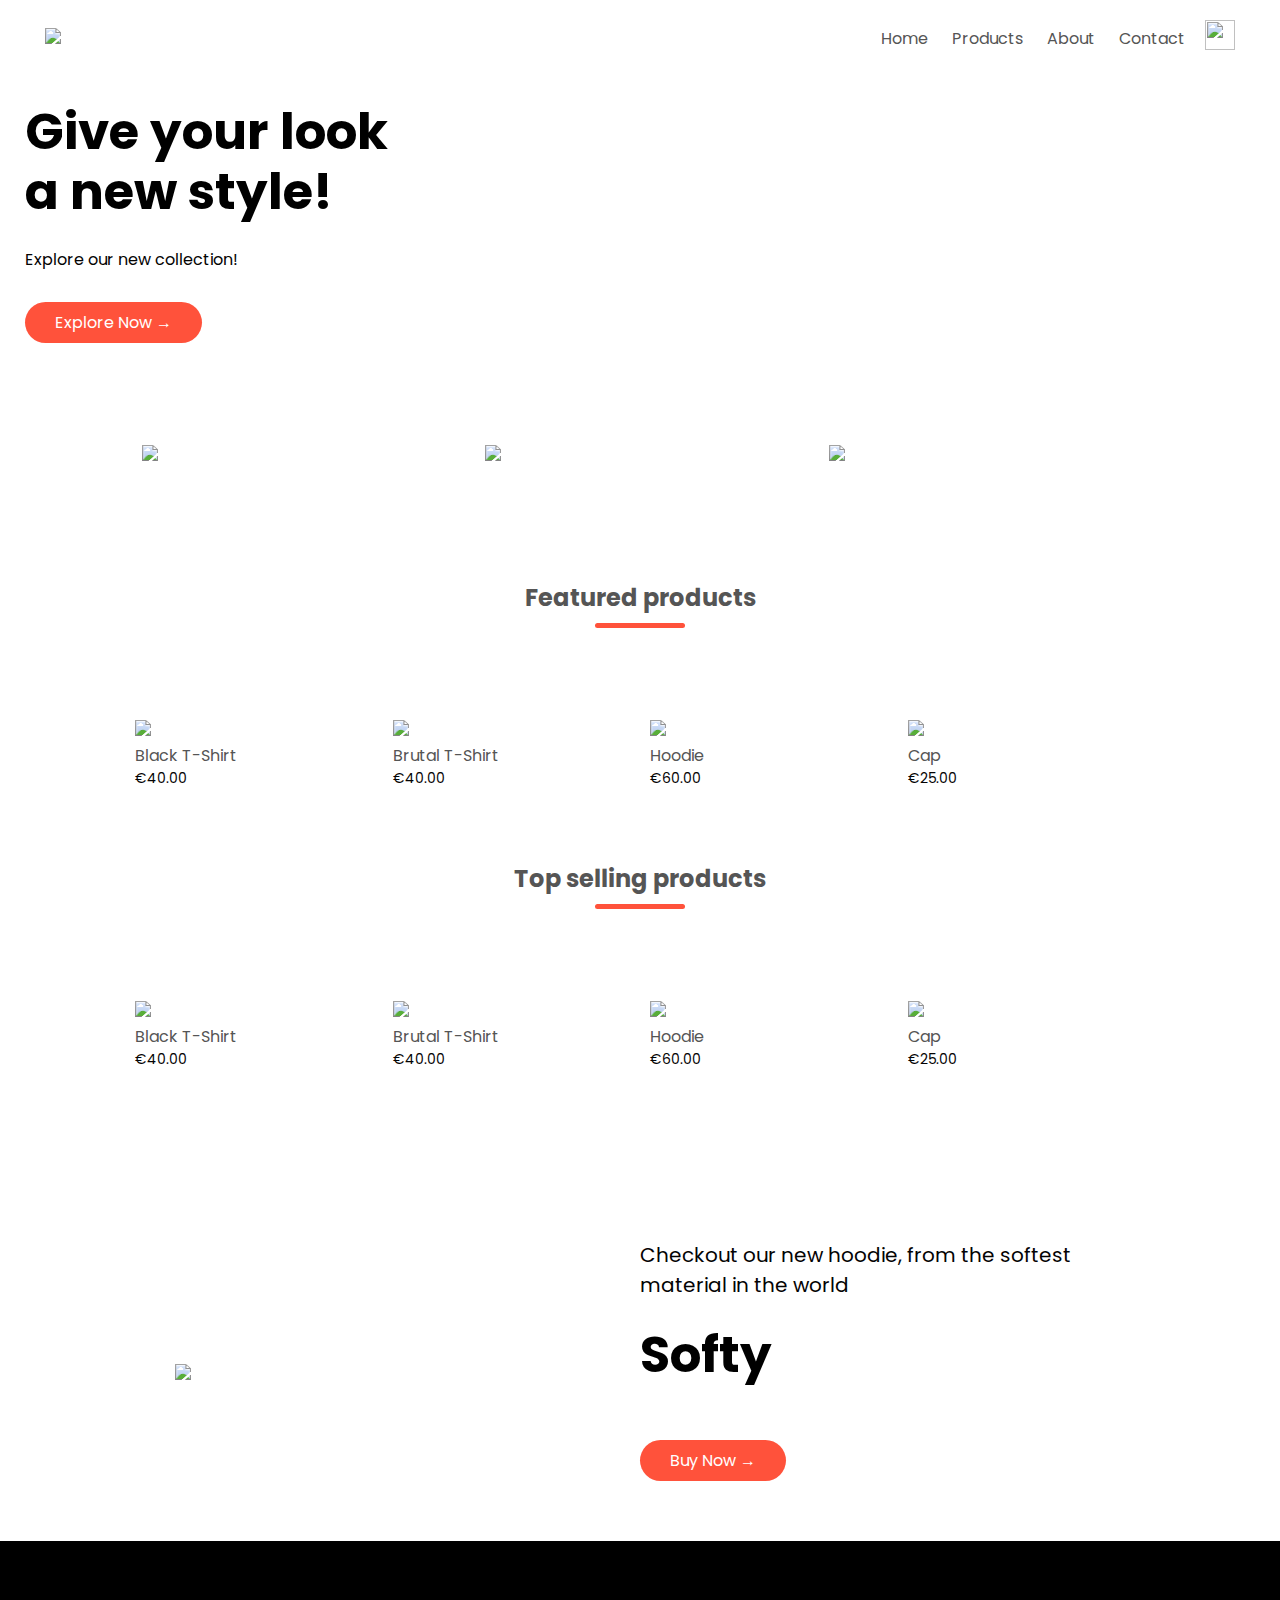
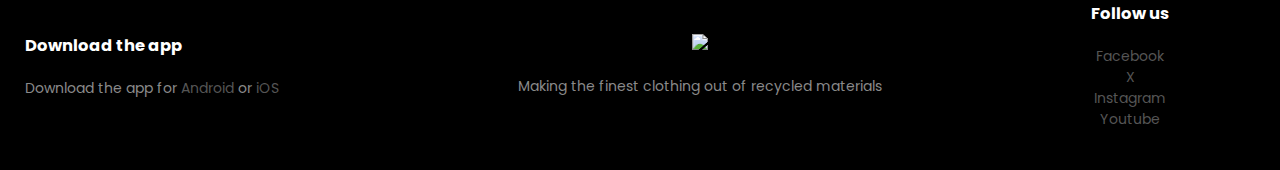
==== index.html @ 16cb0ebc "Update and rename DELTA.html to index.html" ====
<!DOCTYPE html>
<html lang="en">
    <head>
        <meta charset="UTF-8">
        <title>DELTA</title>
        <link rel="stylesheet" href="style.css">
        <link href="https://fonts.googleapis.com/css2?family=Poppins:wght@300;400;500;600;700&display=swap" rel="stylesheet">
    </head>
    <body>



        
        <div class="container">
            <div class="navbar">
                <div class="logo">
                    <a href="DELTA.html"><img src="slike/logo.jpeg" width="125px"></a>
                </div>
                <nav>
                    <ul id="MenuItems">
                        <li><a href="DELTA.html">Home</a></li>
                        <li><a href="products.html">Products</a></li>
                        <li><a href="about.html">About</a></li>
                        <li><a href="contacts.html">Contact</a></li>
                    </ul>
                </nav>
                <a href="cart.html"><img src="slike/cart-icon.png" class="cart-icon" width="30px" height="30px"></a>
                <img src="slike/menu.png" class="menu-icon" onclick="menutoggle()">
            </div>
            <div class="row">
                <div class="col-2">
                    <h1>Give your look</br> a new style!</h1>
                    <p>Explore our new collection!</p>
                        <a href="products.html"class="btn">Explore Now &#8594;</a>
                </div>
                <div class="col-2">
                    <img src="slike/WhatsApp Image 2023-09-20 at 13.48.09 (13).jpeg" alt="">
                </div>
            </div>
        </div>
    </div>
<!---------- featured ------------>

<div class="categories">
    <div class="small-container">
        <div class="row">
            <div class="col-3">
                <img src="slike/br00tal 1.jpeg">
            </div>
            <div class="col-3">
                <img src="slike/kapa.jpeg">
            </div>
            <div class="col-3">
                <img src="slike/naljepnice.jpeg">
            </div>
            </div>
    </div>
    
</div>

<!-----------featured products------------->
       <div class="small-container">
            <h2 class="title">Featured products</h2>
         <div class="row">
             <div class="col-4">
                <a href="product-details-drip.html">
                    <img src="slike/delta drip.jpeg">
                    <h4>Black T-Shirt</h4>
                    <p>&#8364;40.00</p>
                </a>
            </div>
            <div class="col-4">
                <a href="product-details.html">
                    <img src="slike/br00tal 1.jpeg">
                    <h4>Brutal T-Shirt</h4>
                    <p>&#8364;40.00</p>
                </a>
            </div>
            <div class="col-4">
                <a href="product-details-neznam.html">
                    <img src="slike/neznam sprijeda.jpeg">
                    <h4>Hoodie</h4>
                    <p>&#8364;60.00</p>
                </a>
            </div>
            <div class="col-4">
                <a href="product-details-kapa.html">
                    <img src="slike/kapa.jpeg">
                    <h4>Cap</h4>
                    <p>&#8364;25.00</p>
                </a>
            </div>
        </div>
        <h2 class="title">Top selling products</h2>
        <div class="row">
            <div class="col-4">
                <a href="product-details-drip.html">
                    <img src="slike/delta drip.jpeg">
                    <h4>Black T-Shirt</h4>
                    <p>&#8364;40.00</p>
                </a>
            </div>
            <div class="col-4">
                <a href="product-details.html">
                    <img src="slike/br00tal 1.jpeg">
                    <h4>Brutal T-Shirt</h4>
                    <p>&#8364;40.00</p>
                </a>
            </div>
            <div class="col-4">
                <a href="product-details-neznam.html">
                    <img src="slike/neznam sprijeda.jpeg">
                    <h4>Hoodie</h4>
                    <p>&#8364;60.00</p>
                </a>
            </div>
            <div class="col-4">
                <a href="product-details-kapa.html">
                    <img src="slike/kapa.jpeg">
                    <h4>Cap</h4>
                    <p>&#8364;25.00</p>
                </a>
            </div>
        </div>
       </div>
       <!---------------ponuda---------------->
       <div class="offer">
        <div class="small-container">
            <div class="row">
                <div class="col-2">
                    <a href="products.html"><img src="slike/nova hudica.jpeg" class="offer-img"></a>
                </div>
                <div class="col-2">
                   <p class="offer-desc">Checkout our new hoodie, from the softest material in the world</p>
                   <h1>Softy</h1>
                   <a href="product-details-softy.html" class="btn">Buy Now &#8594  </a>
                </div>
            </div>
        </div>
       </div>
<!----------footer----------->
<div class="footer">
    <div class="container">
        <div class="row">
            <div class="footer-col-1">
                <h3>Download the app</h3>
                <p>Download the app for <a href="https://play.google.com/store/">Android</a> or <a href="https://www.apple.com/app-store/">iOS</a></p>
            </div>

            <div class="footer-col-2">
                <img src="slike/logo.jpeg">
                <p>Making the finest clothing out of recycled materials</p>
            </div>

            <div class="footer-col-4">
                <h3>Follow us</h3>
                <ul>
                    <a href="https://www.facebook.com/"><li>Facebook</li></a>
                    <a href="https://twitter.com/x"><li>X</li></a>
                    <a href="https://www.instagram.com/"><li>Instagram</li></a>
                    <a href="https://www.youtube.com"><li>Youtube</li></a>
                </ul>
            </div>
        </div>
    </div>
   </div>
    <script src="product_functions.js"></script>


       <!-----------js toggle menu---------->
       <script>
        var MenuItems = document.getElementById("MenuItems");

        MenuItems.style.maxHeight = "0px";

        function menutoggle(){
            if(MenuItems.style.maxHeight == "0px") 
            {
                 MenuItems.style.maxHeight = "200px";
            }
            else
            {
                MenuItems.style.maxHeight = "0px";
            }
        }
       </script>

    </body>
</html>
---- style.css ----
*{
    margin: 0;
    padding: 0;
    box-sizing: border-box;
}
body{
    font-family: 'Poppins', sans-serif;
}
.navbar{
    display: flex;
    align-items: center;
    padding: 20px;
    cursor: pointer;
}
.logo{
    cursor: pointer;
}
nav{
    flex: 1;
    text-align: right;
}
nav ul{
    display: inline-block;
    list-style-type: none;
}
nav ul li{
    display: inline-block;
    margin-right: 20px;
}
a{
    text-decoration: none;
    color: #555;
}
p{
    color: #040303;
}
.container{
    max-width: 1300px;
    margin: auto;
    padding-left: 25px;
    padding-right: 25px;
}
.row{
    display: flex;
    align-items: center;
    flex-wrap: wrap;
    justify-content: space-around;
}
.col-2{
    flex-basis: 50%;
    min-width: 300px;
}
.col-2 img{
    max-width: 100%;
    padding: 50px 0;
}
.col-2 h1{
    font-size: 50px;
    line-height: 60px;
    margin: 25px 0;
}
.btn{
    display: inline-block;
    background: #ff523b;
    color:#fff;
    padding: 8px 30px;
    margin: 30px 0;
    border-radius: 30px;
    transition: background 0.5s;
}
.btn:hover{
    background:#563434;
}
.header{
    background: radial-gradient(grey,white);
}
.header .row{
    margin-top: 70px;
}
.categories {
    margin: 70px 0;
}
.col-3{
    flex-basis: 30%;
    min-width: 250px;
    margin-bottom: 30px;
}
.col-3 img{
    width: 100%;
}
.small-container{
    max-width: 1080px;
    margin: auto;
    padding-left: 25px;
    padding-right: 25px;
}
.col-4{
    flex-basis: 25%;
    padding: 10px;
    min-width: 200px;
    margin-bottom: 50px;
    transition: transform 0.5s;
}
.col-4 img{
    width: 100%;
}
.title{
    text-align: center;
    margin: 0 auto 80px;
    position: relative;
    line-height: 60px;
    color: #555;
}
.title::after{
    content: '';
    background: #ff523b;
    width: 90px;
    height: 5px;
    border-radius: 5px;
    position: absolute;
    bottom: 0;
    left: 50%;
    transform: translateX(-50%);
}
h4{
    color: #555;
    font-weight: normal;
}
.col-4 p{
    font-size: 14px;
}
.col-4:hover{
    transform: translateY(-10px);
}
/*-----------offer-------------*/
.offer{
    background-color: white;
    margin-top: 80px;
    padding: 30px 0;
}
.offer-desc {
    font-size: 20px;
}

.col-2 .offer-img{
    padding: 50px;
}
small{
    color: #555;
}
/*------------footer------------*/

.footer{
    background: #000;
    color: #8a8a8a;
    font-size: 14px;
    padding: 60px 0 20px;
}
.footer p{
    color: #8a8a8a;
}
.footer h3{
    color: #fff;
    margin-bottom: 20px;
}
.footer-col-1, .footer-col-2, .footer-col-3, .footer-col-4{
    min-width: 250px;
    margin-bottom: 20px;
}
.footer-col-1{
    flex-basis: 30%;
}
.footer-col-2{
    flex: 1;
    text-align: center;
}
.footer-col-2 img{
    width: 150px;
    margin-bottom: 20px;
}
.footer-col-3, .footer-col-4{
    flex-basis: 12%;
    text-align: center;
}
ul{
    list-style-type: none;
}
.app-logo{
    margin-top: 20px;
    cursor: pointer;
}
.app-logo img{
    width: 140px;
}
.menu-icon{
    width: 28px;
    margin-left: 20px;
    display: none;

}
/*-----------------all products----------------*/
.row-2{
    justify-content: space-between;
    margin: 100px auto 50px;
}
select{
    border: 1px solid #ff523b;
    padding: 5px;
}
select:focus{
    outline: none;
}
.page-btn{
    margin: 0 auto 80px;
}
.page-btn span{
    display: inline-block;
    border: 1px solid #ff523b;
    margin-left: 10px;
    width: 40px;
    height: 40px;
    text-align: center;
    line-height: 40px;
    cursor: pointer;
}
.page-btn span:hover{
    background: #ff523b;
    color: white;
}
/*-----------------single product details-------------*/
.single-product{
    margin-top: 80px;
}
.single-product .col-2 img{
    padding: 0;
}
.single-product .col-2{
    padding: 20px;
}
.single-product h4{
    margin: 20px 0;
    font-size: 22px;
    font-weight: bold;
}
.single-product select{
    display: block;
    padding: 10px;
    margin-top: 20px;
}
.single-product input{
    width: 50px;
    height: 40px;
    padding-left: 10px;
    font-size: 20px;
    margin-right: 10px;
    border: 1px solid #ff523b;
}
input:focus{
    outline: none;
}
.small-img-row{
    display: flex;
    justify-content: space-between;
}
.small-img-col{
    flex-basis: 24%;
    cursor: pointer;
}
/*-----------------cart items------------*/
.cart-page{
    margin: 80px auto;
}
table{
    width: 100%;
    table-layout: fixed;
}
th.table-header{
    width: 25%;
    text-align: left;
    padding: 10px;
    background-color: #ff523b;
    border-bottom: 1px solid #ddd;
    }

.cart-info{
    width: 100%;
    justify-content: space-between;
    align-items: center;
    padding: 10px 0;
    border-bottom: 1px solid black;
    box-sizing: border-box;
    background-color: #f0b1a9;
}
th, td {
    padding: 10px;
    text-align: left;
    vertical-align: middle; 
    border-bottom: 1px solid #ddd;
}
th:nth-child(1), tr:nth-child(1) {
    width: 35%; /* Product */
}

th:nth-child(2), tr:nth-child(2) {
    width: 15%; /* Quantity */
}

th:nth-child(3), tr:nth-child(3) {
    width: 20%; /* Size */
}

th:nth-child(4), tr:nth-child(4) {
    width: 30%; /* Subtotal */
}

.cart-info tr {
    width: 100px;
    justify-content: space-between;
    margin-bottom: 10px;
}
.cart-info td {
    flex: 1;
    padding: 10px;
    text-align: left;
    vertical-align: middle;
}
.cart-info td:first-child {
    flex: 2;
}
.total-price{
    display: flex;
    justify-content: flex-end;
}
.total-price table {
    border-top: 3px solid #ff523b;
    width: 100%;
    max-width: 400px;
}
td:last-child {
    text-align: right;
}
th:last-child {
    text-align: right;
}
.cart-info p {
    margin-right: 50px;
}
/*--------checkout-page-------------*/
.complete-checkout {
    margin-bottom: 10px;
}


/*------------------account-page--------------*/
.account-page{
    padding: 50px 0;
    background: radial-gradient(#fff,#803f3f);
}
.form-container{
    background: #fff;
    width: 300px;
    height: 400px;
    position: relative;
    text-align: center;
    padding: 20px 0;
    margin: auto;
    box-shadow: 0 0 20px 0px rgb(0, 0, 0, 0.1);
    overflow: hidden;
}
.form-container span{
    font-weight: bold;
    padding: 0 10px;
    color: #555;
    cursor: pointer;
    width: 100px;
    display: inline-block;
}
.form-btn{
    display: inline-block;
}
.form-container form{
    max-width: 300px;
    padding: 0 20px;
    position: absolute;
    top: 130px;
    transition: transform 1s;
}
.form input{
    width: 100%;
    height: 30px;
    margin: 10px 0;
    padding: 0 10px;
    border: 1px solid #ccc;
}
form .btn{
    width: 100%;
    border: none;
    cursor: pointer;
    margin: 10px 0;
}
form .btn:focus{
    outline: none;
}
#LoginForm{
    left: -300px;
}
#RegForm{
    left: 0;
}
form a{
    font-size: 12px;
}
#Indicator{
    width: 100px;
    border: none;
    background: #ff523b;
    height: 3px;
    margin-top: 8px;
    transform: translateX(100px);
    transition: transform 1s;
}
/*------------------about page---------------*/
.about-delta {
    margin-left: 20px;
    font-size: 14px;
    margin-bottom: 50px;
}
.join-us {
    font-size: larger;
    font-weight: bold;
}
/*-------------media query for menu ---------*/
@media only screen and (max-width: 800px){
    nav ul{
       position: absolute;
       top: 100px;
       left: 0;
       background-color: #333;
       width: 100%;
       overflow: hidden;
       transition: max-height 0.5s;
    }
    nav ul li{
        display: block;
        margin-right: 50px;
        margin-top: 10px;
        margin-bottom: 10px;
    }
    nav ul li a{
       color: #fff;
    }
    .menu-icon{
        display: block;
        cursor: pointer;
    }
}
/*---------media query for less than 600px----------*/

@media only screen and (max-width:600px){
    .row{
        text-align: center;
    }
    .col-2, .col-3, .col-4{
        flex-basis: 100%;
    }
    .single-product .row{
        text-align: left;
    }
    .single-product .col-2{
        padding: 20px 0;
    }
    .single-product h1{
        font-size: 26px;
        line-height: 32px;
    }
    .cart-info p{
        display: none;
    }
}
/*-----------------------------buttons--------------*/
button {
    background-color: #ff523b;
    border-radius: 3px ;
    cursor: pointer;
}
button:hover {
    background-color: #be210c;
}
/*-------------checkout-page-------------------*/
.form-container {
    width: 300px;
    height: auto;
    background-color: transparent;
    margin: 20px auto;
    padding: 20px;
    border: 1px solid #fdfdfd;
    border-radius: 10px;
    font-family: 'Poppins', sans-serif;
}

.form-container label {
    display: block;
    margin-bottom: 8px;
    font-weight: 500;
}

.form-container input[type="text"],
.form-container input[type="email"] {
    width: 100%;
    padding: 10px;
    margin-bottom: 15px;
    border: 1px solid #fafafa;
    border-radius: 5px;
    font-size: 14px;
}

.form-container input[type="text"]:hover,
.form-container input[type="email"]:hover {
    border-color: #007BFF;
}
 .submit-button {
    background-color: #23db29;
    color: rgb(0, 0, 0);
    padding: 10px 20px;
    border: none;
    border-radius: 5px;
    cursor: pointer;
}

.submit-button:hover {
    background-color: #45a049; 
}
/*--------------contact--------------*/
.contact-page {
    padding: 20px;
    margin-bottom: 20px;
    border: 2px solid black;
}
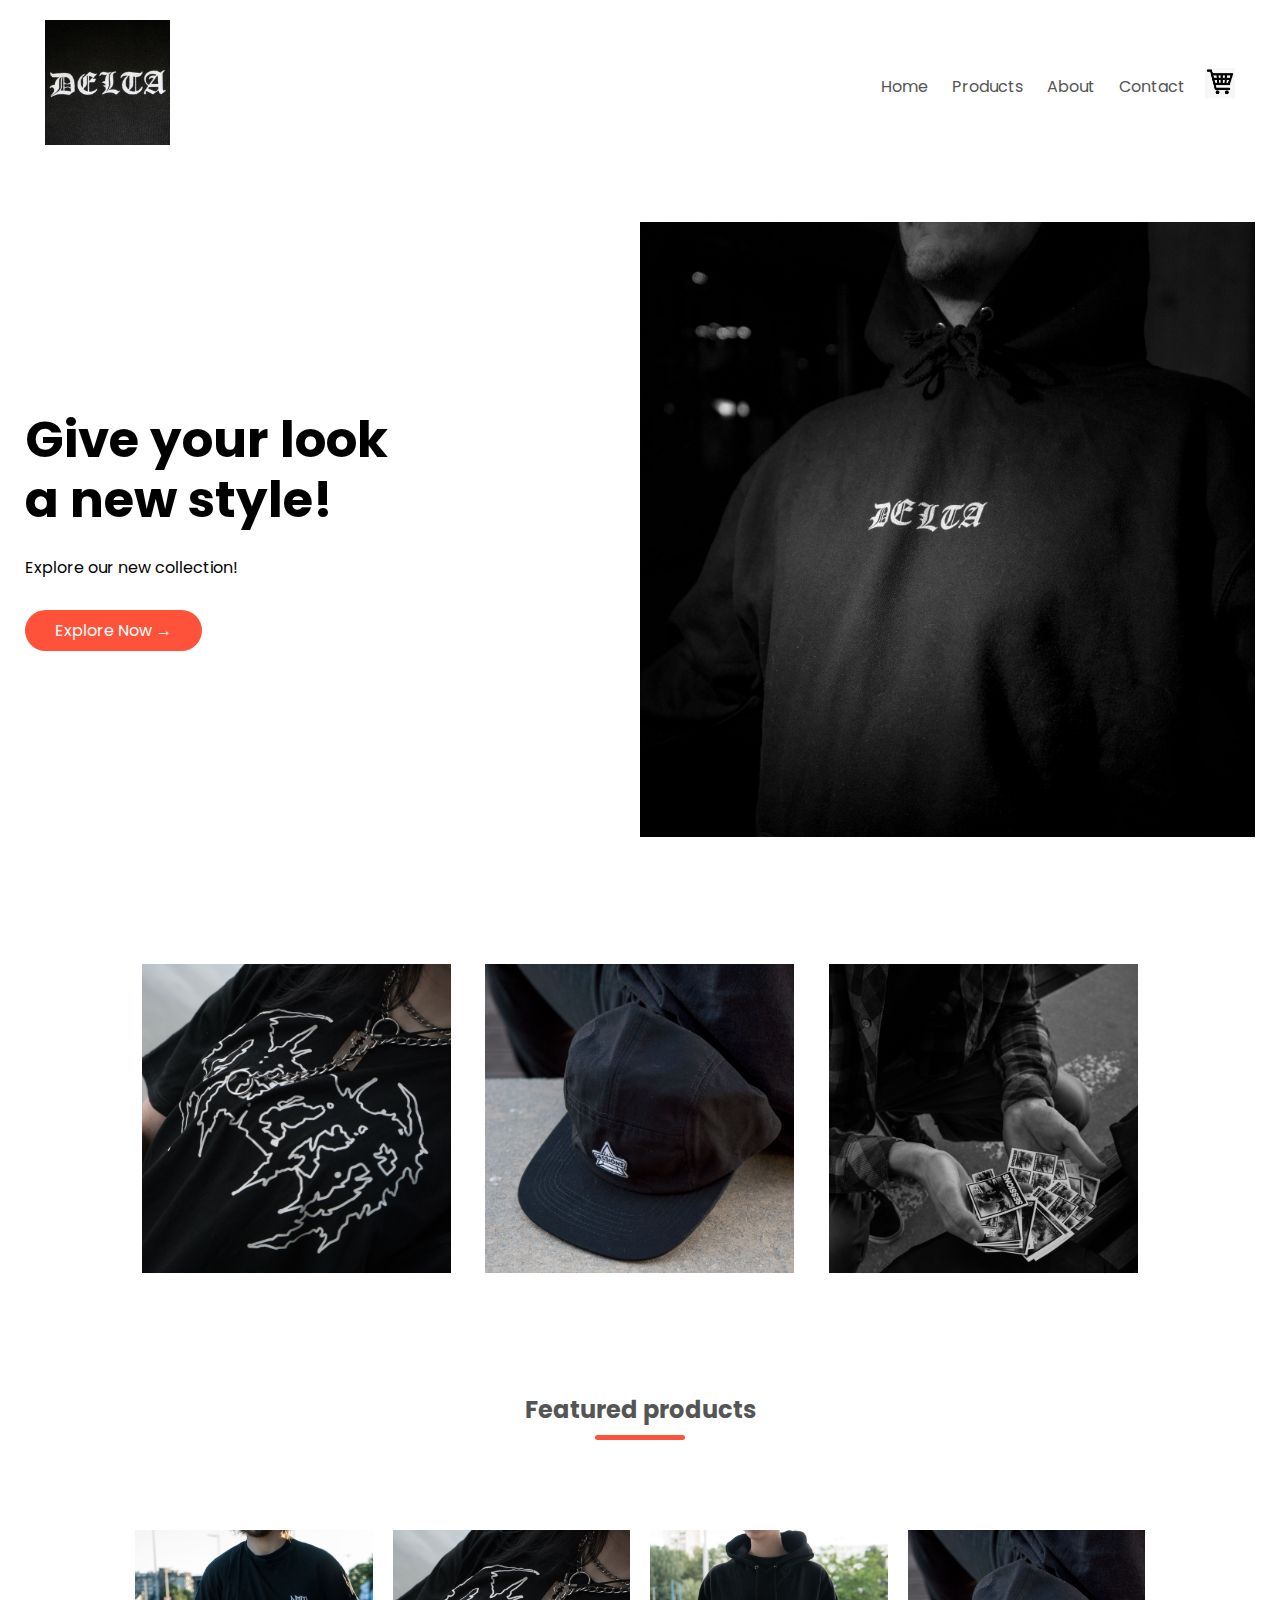
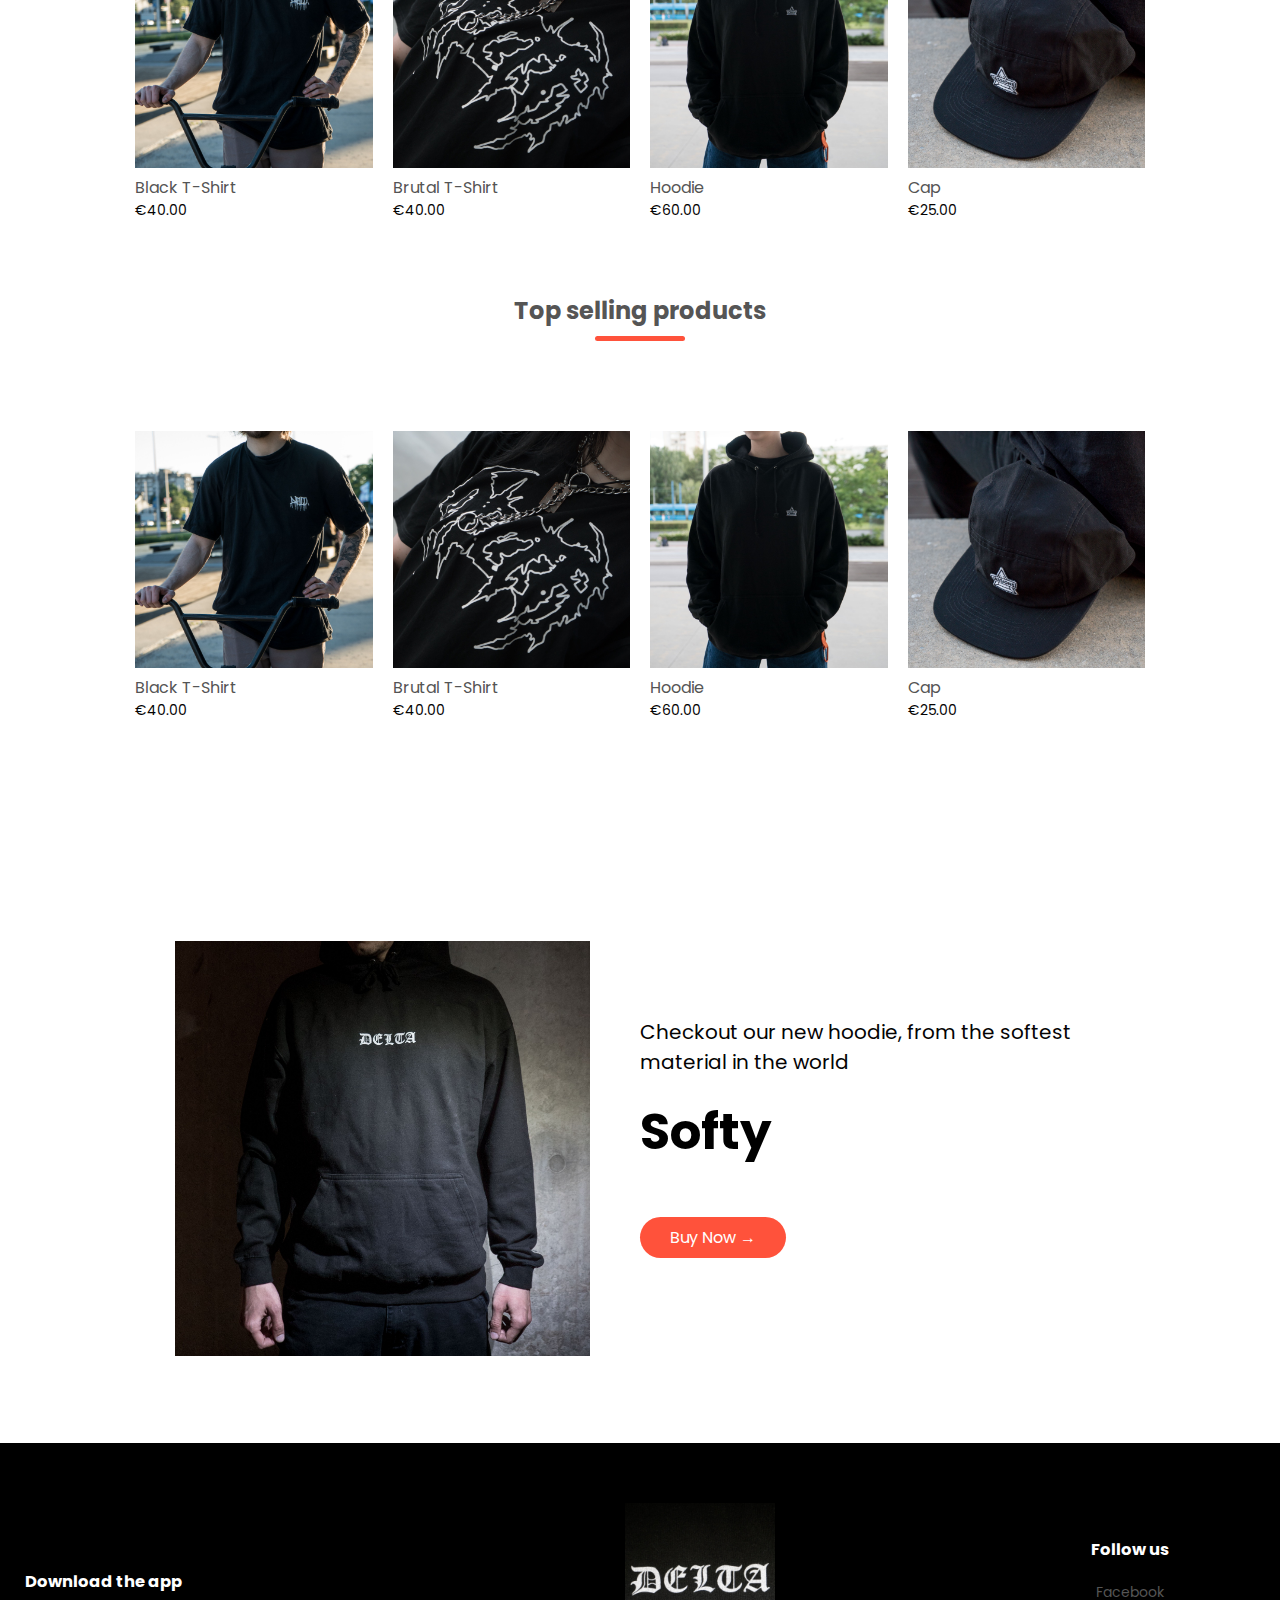
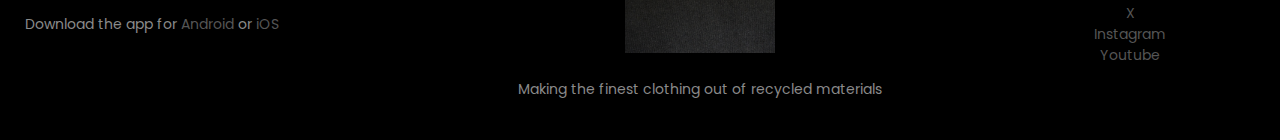
==== commit 5f897793: "Update index.html" ====
--- a/index.html
+++ b/index.html
@@ -14,11 +14,11 @@
         <div class="container">
             <div class="navbar">
                 <div class="logo">
-                    <a href="DELTA.html"><img src="slike/logo.jpeg" width="125px"></a>
+                    <a href="index.html"><img src="slike/logo.jpeg" width="125px"></a>
                 </div>
                 <nav>
                     <ul id="MenuItems">
-                        <li><a href="DELTA.html">Home</a></li>
+                        <li><a href="index.html">Home</a></li>
                         <li><a href="products.html">Products</a></li>
                         <li><a href="about.html">About</a></li>
                         <li><a href="contacts.html">Contact</a></li>
